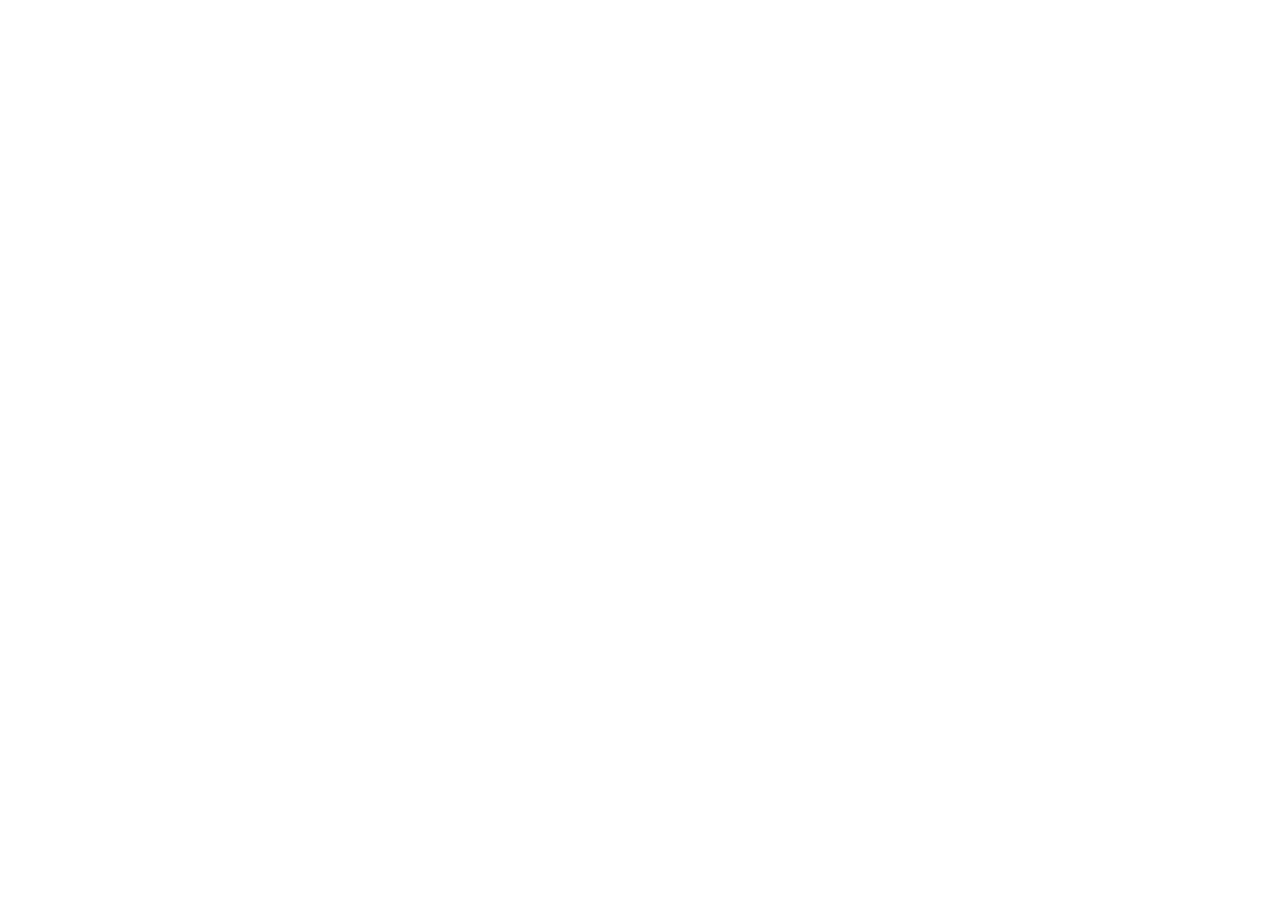
==== index.html @ ef33e95a "Create index.html" ====
<!DOCTYPE html>
<html lang="es">
<head>
    <meta charset="UTF-8">
    <meta name="viewport" content="width=device-width, initial-scale=1.0">
    <title>tp1</title>
    <link rel="stylesheet" href="styles.css">
</head>
<body>
    <header>
        <nav></nav>
    </header>
    <main></main>
    <footer></footer>
    <script src="app.js"></script>
</body>
</html>
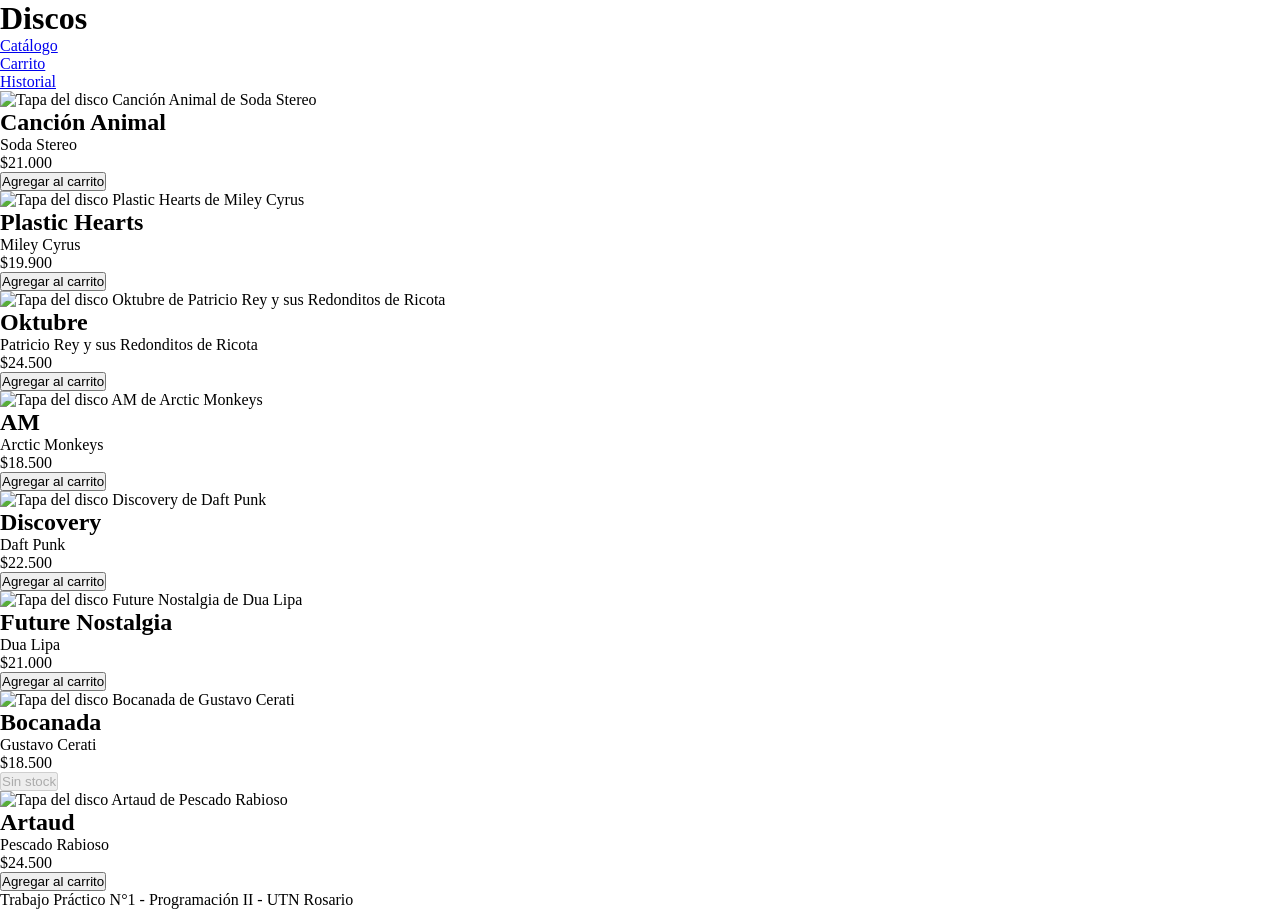
==== commit fd243784: "index" ====
--- a/index.html
+++ b/index.html
@@ -1,17 +1,99 @@
 <!DOCTYPE html>
 <html lang="es">
 <head>
-    <meta charset="UTF-8">
-    <meta name="viewport" content="width=device-width, initial-scale=1.0">
-    <title>tp1</title>
-    <link rel="stylesheet" href="styles.css">
+  <meta charset="UTF-8">
+  <meta name="viewport" content="width=device-width, initial-scale=1.0">
+  <title>Catálogo de discos</title>
+  <link rel="icon" href="favicon.ico">
+  <link rel="stylesheet" href="styles.css">
 </head>
 <body>
-    <header>
-        <nav></nav>
-    </header>
-    <main></main>
-    <footer></footer>
-    <script src="app.js"></script>
+
+  <header>
+    <h1>Discos</h1>
+    <nav>
+      <ul>
+        <li><a href="index.html">Catálogo</a></li>
+        <li><a href="carrito.html">Carrito</a></li>
+        <li><a href="historial.html">Historial</a></li>
+      </ul>
+    </nav>
+  </header>
+
+  <main>
+    <section class="catalogo">
+
+      <article class="producto" data-id="1">
+        <img src="imagenes/cancion-animal.jpg" alt="Tapa del disco Canción Animal de Soda Stereo">
+        <h2>Canción Animal</h2>
+        <p class="artista">Soda Stereo</p>
+        <p class="precio">$21.000</p>
+        <button class="agregar" data-id="1">Agregar al carrito</button>
+      </article>
+
+      <article class="producto" data-id="2">
+        <img src="imagenes/plastic-hearts.jpg" alt="Tapa del disco Plastic Hearts de Miley Cyrus">
+        <h2>Plastic Hearts</h2>
+        <p class="artista">Miley Cyrus</p>
+        <p class="precio">$19.900</p>
+        <button class="agregar" data-id="2">Agregar al carrito</button>
+      </article>
+
+      <article class="producto" data-id="3">
+        <img src="imagenes/oktubre.jpg" alt="Tapa del disco Oktubre de Patricio Rey y sus Redonditos de Ricota">
+        <h2>Oktubre</h2>
+        <p class="artista">Patricio Rey y sus Redonditos de Ricota</p>
+        <p class="precio">$24.500</p>
+        <button class="agregar" data-id="3">Agregar al carrito</button>
+      </article>
+
+      <article class="producto" data-id="4">
+        <img src="imagenes/am.jpg" alt="Tapa del disco AM de Arctic Monkeys">
+        <h2>AM</h2>
+        <p class="artista">Arctic Monkeys</p>
+        <p class="precio">$18.500</p>
+        <button class="agregar" data-id="4">Agregar al carrito</button>
+      </article>
+
+      <article class="producto" data-id="5">
+        <img src="imagenes/discovery.jpg" alt="Tapa del disco Discovery de Daft Punk">
+        <h2>Discovery</h2>
+        <p class="artista">Daft Punk</p>
+        <p class="precio">$22.500</p>
+        <button class="agregar" data-id="5">Agregar al carrito</button>
+      </article>
+
+      <article class="producto" data-id="6">
+        <img src="imagenes/future-nostalgia.jpg" alt="Tapa del disco Future Nostalgia de Dua Lipa">
+        <h2>Future Nostalgia</h2>
+        <p class="artista">Dua Lipa</p>
+        <p class="precio">$21.000</p>
+        <button class="agregar" data-id="6">Agregar al carrito</button>
+      </article>
+
+      <article class="producto" data-id="7">
+        <img src="imagenes/bocanada.jpg" alt="Tapa del disco Bocanada de Gustavo Cerati">
+        <h2>Bocanada</h2>
+        <p class="artista">Gustavo Cerati</p>
+        <p class="precio">$18.500</p>
+        <button class="agregar" data-id="7" disabled>Sin stock</button>
+      </article>
+
+      <article class="producto" data-id="8">
+        <img src="imagenes/artaud.jpg" alt="Tapa del disco Artaud de Pescado Rabioso">
+        <h2>Artaud</h2>
+        <p class="artista">Pescado Rabioso</p>
+        <p class="precio">$24.500</p>
+        <button class="agregar" data-id="8">Agregar al carrito</button>
+      </article>
+
+    </section>
+  </main>
+
+  <footer>
+    <p>Trabajo Práctico N°1 - Programación II - UTN Rosario</p>
+  </footer>
+
+  <script src="app.js"></script>
 </body>
 </html>
--- a/styles.css
+++ b/styles.css
@@ -0,0 +1,5 @@
+* {
+    box-sizing: border-box;
+    margin: 0;
+    padding: 0;
+}
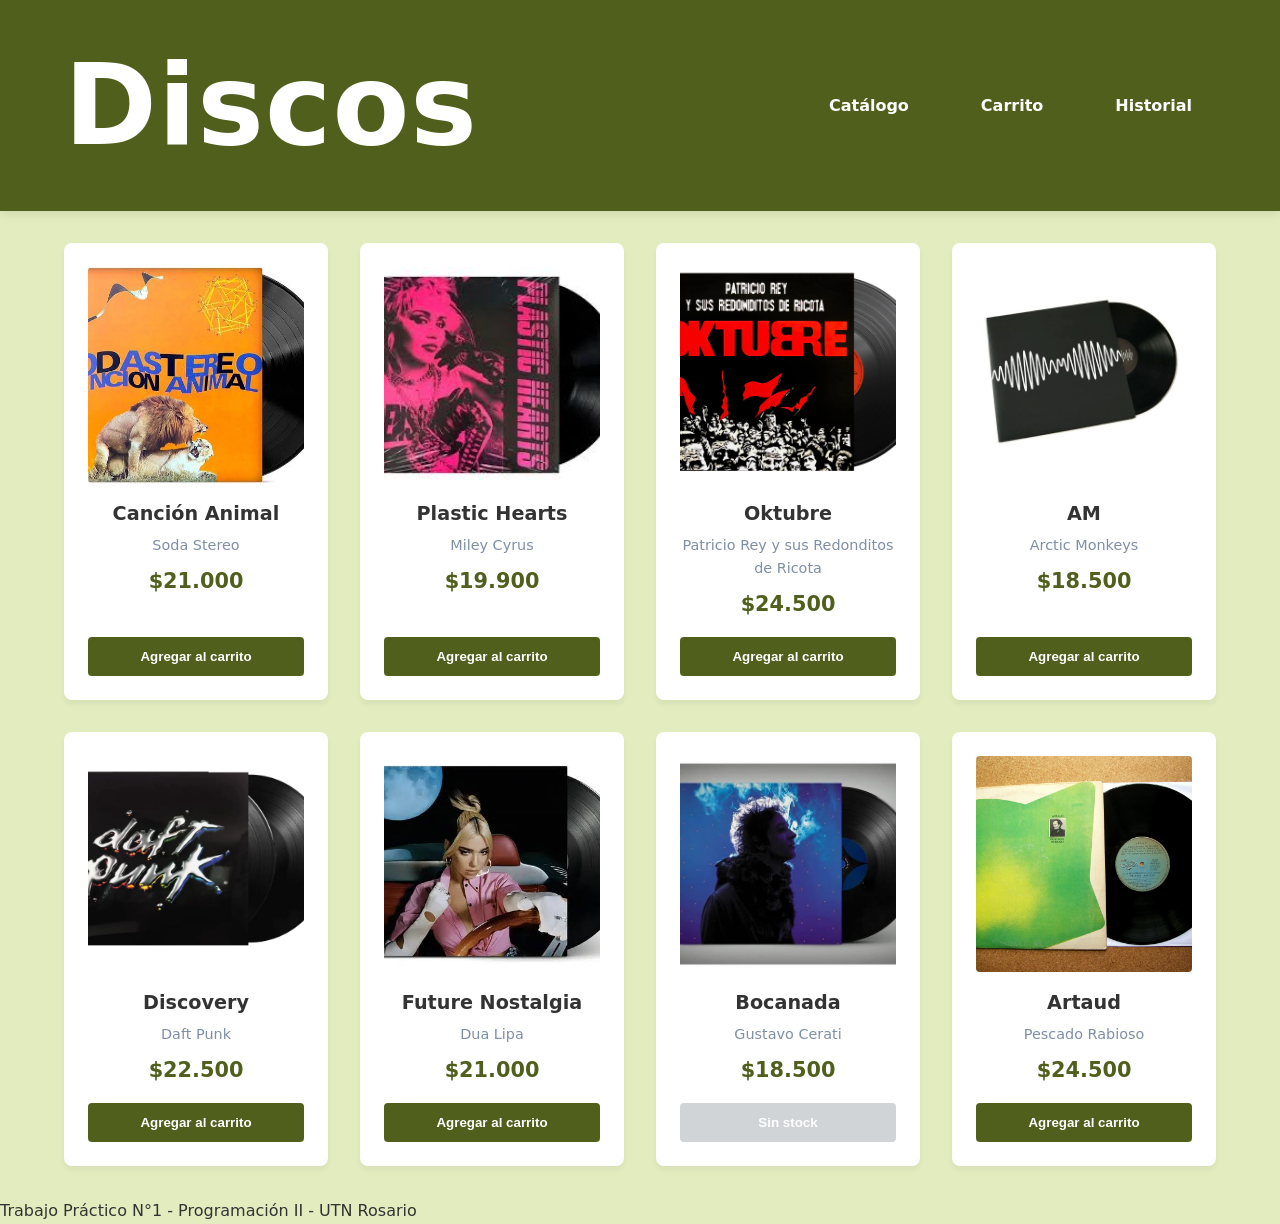
==== commit 594b7dae: "realice el styles.css" ====
--- a/index.html
+++ b/index.html
@@ -11,8 +11,9 @@
 
   <header>
     <h1>Discos</h1>
+    <button class="btn-hamburguesa">☰</button>
     <nav>
-      <ul>
+      <ul id="menu-lista">
         <li><a href="index.html">Catálogo</a></li>
         <li><a href="carrito.html">Carrito</a></li>
         <li><a href="historial.html">Historial</a></li>
--- a/styles.css
+++ b/styles.css
@@ -1,5 +1,208 @@
+:root {
+  --color-primario: #515f1d;
+  --color-fondo: #e3ecbf;
+  --color-texto: #333333;
+  --color-tarjeta: #ffffff;
+  --fuente-principal: system-ui, -apple-system, sans-serif;
+}
+
 * {
-    box-sizing: border-box;
-    margin: 0;
-    padding: 0;
-}
+  margin: 0;
+  padding: 0;
+  box-sizing: border-box;
+}
+
+body {
+  font-family: var(--fuente-principal);
+  background-color: var(--color-fondo);
+  color: var(--color-texto);
+  line-height: 1.6;
+}
+
+header {
+  background-color: var(--color-primario);
+  color: #fff;
+  display: flex;
+  justify-content: space-between;
+  align-items: center;
+  padding: 1rem 5%;
+  position: sticky;
+  top: 0;
+  z-index: 100;
+  box-shadow: 0 2px 10px rgba(0,0,0,0.1);
+}
+
+header h1 {
+  font-size: 7rem;
+  letter-spacing: 1px;
+  display: inline-block;
+  animation: deslizarEntrada 0.8s ease-out forwards;
+  transition: transform 0.3s ease, text-shadow 0.3s ease;
+}
+header h1:hover {
+    transform: scale(1.05);
+    text-shadow: 0px 0px 10px rgba(255, 255, 255, 0.8);
+}
+@keyframes deslizarEntrada {
+    0% {
+        opacity: 0;
+        transform: translateX(-40px);
+    }
+    100% {
+        opacity: 1;
+        transform: translateX(0);
+    }
+}
+
+.btn-hamburguesa {
+    display: none;
+    background: none;
+    border: none;
+    color: white;
+    font-size: 1.8rem;
+    cursor: pointer;
+}
+
+nav ul {
+  display: flex;
+  list-style: none;
+  gap: 1.5rem;
+}
+
+nav a {
+  color: #fff;
+  text-decoration: none;
+  font-weight: 600;
+  padding: 1.5rem;
+  transition: color 0.3s ease;
+}
+
+nav a:hover {
+  color: black;
+}
+
+main {
+  padding: 2rem 5%;
+}
+
+.catalogo {
+  display: grid;
+  gap: 2rem;
+  grid-template-columns: 1fr; 
+}
+
+.producto {
+  background-color: var(--color-tarjeta);
+  border-radius: 8px;
+  padding: 1.5rem;
+  display: flex;
+  flex-direction: column;
+  align-items: center;
+  text-align: center;
+  box-shadow: 0 4px 6px rgba(0,0,0,0.05);
+  transition: transform 0.3s ease, box-shadow 0.3s ease;
+  animation: aparecer 0.6s ease-out; 
+}
+
+.producto:hover {
+  transform: translateY(-5px);
+  box-shadow: 0 8px 15px rgba(0,0,0,0.1);
+}
+
+.producto img {
+  width: 100%;
+  max-width: 250px;
+  aspect-ratio: 1 / 1;
+  object-fit: cover;
+  border-radius: 4px;
+  margin-bottom: 1rem;
+}
+
+.producto h2 {
+  font-size: 1.2rem;
+  margin-bottom: 0.25rem;
+}
+
+.artista {
+  color: #7f8fa6;
+  font-size: 0.9rem;
+  margin-bottom: 0.5rem;
+}
+
+.precio {
+  font-size: 1.3rem;
+  font-weight: bold;
+  color: var(--color-primario);
+  margin-bottom: 1rem;
+}
+
+button.agregar {
+  background-color: var(--color-primario);
+  color: #fff;
+  border: none;
+  padding: 0.75rem 1rem;
+  border-radius: 4px;
+  cursor: pointer;
+  width: 100%;
+  font-weight: bold;
+  margin-top: auto; 
+  transition: background-color 0.3s ease, transform 0.1s ease;
+}
+
+button.agregar:hover:not(:disabled) {
+  background-color: red;
+}
+
+button.agregar:active:not(:disabled) {
+  transform: scale(0.97);
+}
+
+button.agregar:disabled {
+  background-color: #bdc3c7;
+  cursor: not-allowed;
+  opacity: 0.7;
+}
+
+@keyframes aparecer {
+  from {background:#2c3e50; width: 200px;}
+  to {background: #e74c3c; width: 600px;
+  }
+}
+
+@media (max-width: 767px) {
+    nav ul {
+    display: none;
+    flex-direction: column;
+    width: 100%;
+    background-color: var(--color-primario);
+    position: absolute;
+    top: 100%;
+    left: 0;
+    padding: 1rem 0;
+    text-align: center;
+  }
+  nav ul.mostrar {
+    display: flex;
+  }
+  .btn-hamburguesa {
+    display: block;
+  }
+}
+
+@media (max-width: 480px) {
+  .catalogo {
+    grid-template-columns: 1fr;
+  }
+    main {
+    padding: 1.5rem 1rem;
+  }
+  .producto {
+    padding: 1rem;
+  }
+}
+
+@media (min-width: 1024px) {
+  .catalogo {
+    grid-template-columns: repeat(4, 1fr);
+  } 
+}
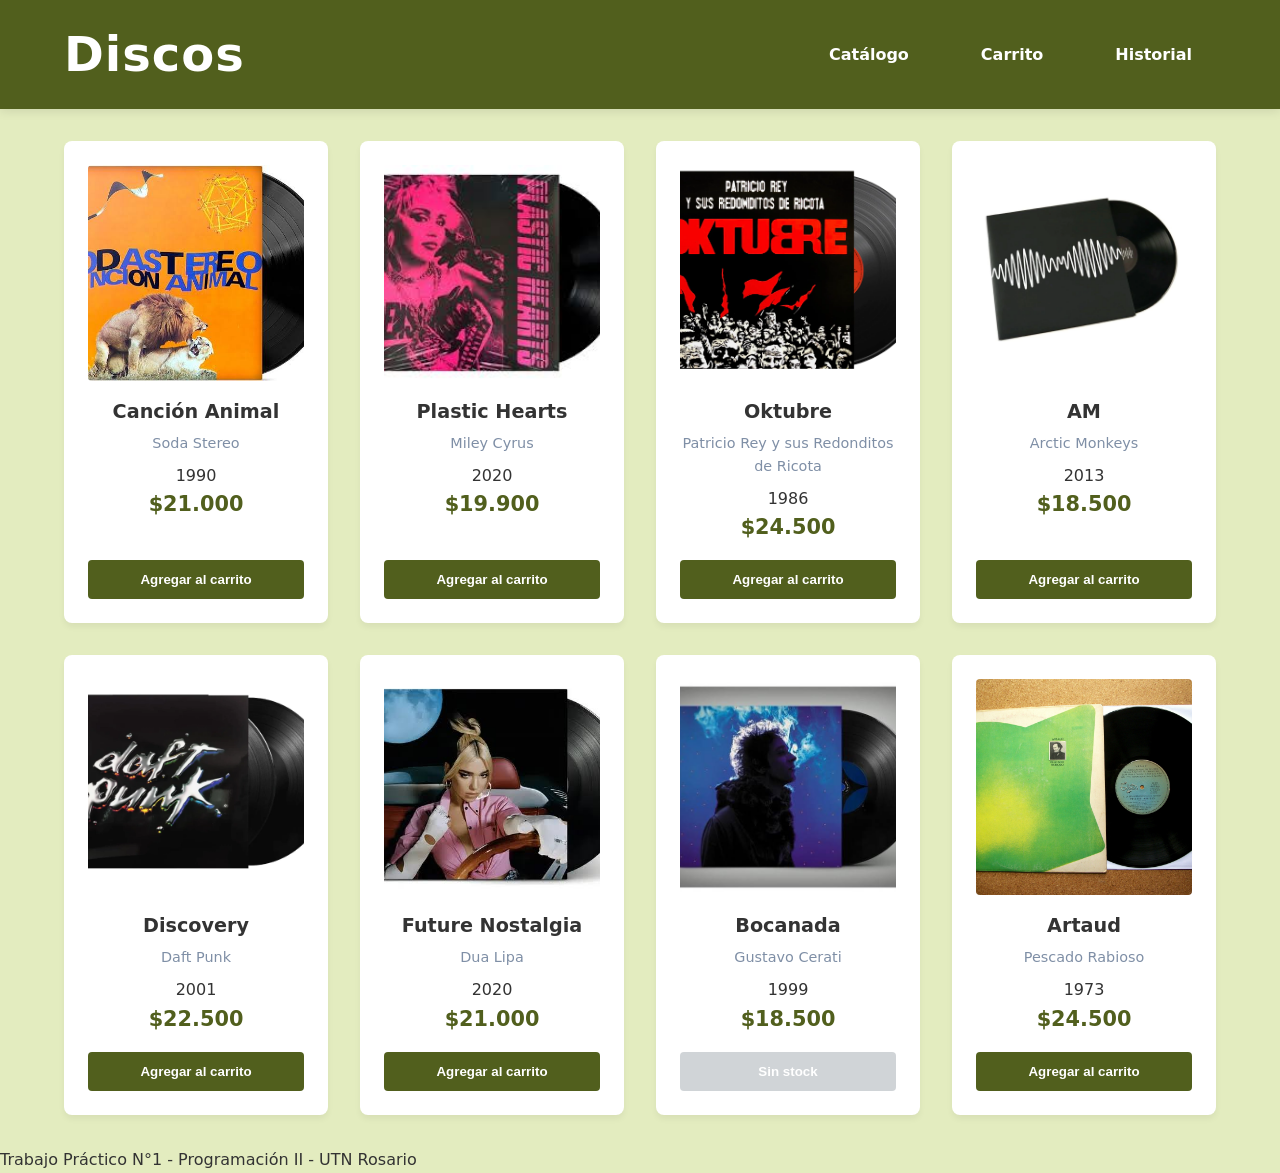
==== commit fd344209: "Año lanzamiento album" ====
--- a/index.html
+++ b/index.html
@@ -10,10 +10,10 @@
 <body>
 
   <header>
+
     <h1>Discos</h1>
-    <button class="btn-hamburguesa">☰</button>
     <nav>
-      <ul id="menu-lista">
+      <ul>
         <li><a href="index.html">Catálogo</a></li>
         <li><a href="carrito.html">Carrito</a></li>
         <li><a href="historial.html">Historial</a></li>
@@ -28,6 +28,7 @@
         <img src="imagenes/cancion-animal.jpg" alt="Tapa del disco Canción Animal de Soda Stereo">
         <h2>Canción Animal</h2>
         <p class="artista">Soda Stereo</p>
+        <p class="anio">1990</p>
         <p class="precio">$21.000</p>
         <button class="agregar" data-id="1">Agregar al carrito</button>
       </article>
@@ -36,6 +37,7 @@
         <img src="imagenes/plastic-hearts.jpg" alt="Tapa del disco Plastic Hearts de Miley Cyrus">
         <h2>Plastic Hearts</h2>
         <p class="artista">Miley Cyrus</p>
+        <p class="anio">2020</p>
         <p class="precio">$19.900</p>
         <button class="agregar" data-id="2">Agregar al carrito</button>
       </article>
@@ -44,6 +46,7 @@
         <img src="imagenes/oktubre.jpg" alt="Tapa del disco Oktubre de Patricio Rey y sus Redonditos de Ricota">
         <h2>Oktubre</h2>
         <p class="artista">Patricio Rey y sus Redonditos de Ricota</p>
+        <p class="anio">1986</p>
         <p class="precio">$24.500</p>
         <button class="agregar" data-id="3">Agregar al carrito</button>
       </article>
@@ -52,6 +55,7 @@
         <img src="imagenes/am.jpg" alt="Tapa del disco AM de Arctic Monkeys">
         <h2>AM</h2>
         <p class="artista">Arctic Monkeys</p>
+        <p class="anio">2013</p>
         <p class="precio">$18.500</p>
         <button class="agregar" data-id="4">Agregar al carrito</button>
       </article>
@@ -60,6 +64,7 @@
         <img src="imagenes/discovery.jpg" alt="Tapa del disco Discovery de Daft Punk">
         <h2>Discovery</h2>
         <p class="artista">Daft Punk</p>
+        <p class="anio">2001</p>
         <p class="precio">$22.500</p>
         <button class="agregar" data-id="5">Agregar al carrito</button>
       </article>
@@ -68,6 +73,7 @@
         <img src="imagenes/future-nostalgia.jpg" alt="Tapa del disco Future Nostalgia de Dua Lipa">
         <h2>Future Nostalgia</h2>
         <p class="artista">Dua Lipa</p>
+        <p class="anio">2020</p>
         <p class="precio">$21.000</p>
         <button class="agregar" data-id="6">Agregar al carrito</button>
       </article>
@@ -76,6 +82,7 @@
         <img src="imagenes/bocanada.jpg" alt="Tapa del disco Bocanada de Gustavo Cerati">
         <h2>Bocanada</h2>
         <p class="artista">Gustavo Cerati</p>
+        <p class="anio">1999</p>
         <p class="precio">$18.500</p>
         <button class="agregar" data-id="7" disabled>Sin stock</button>
       </article>
@@ -84,6 +91,7 @@
         <img src="imagenes/artaud.jpg" alt="Tapa del disco Artaud de Pescado Rabioso">
         <h2>Artaud</h2>
         <p class="artista">Pescado Rabioso</p>
+        <p class="anio">1973</p>
         <p class="precio">$24.500</p>
         <button class="agregar" data-id="8">Agregar al carrito</button>
       </article>
--- a/styles.css
+++ b/styles.css
@@ -33,7 +33,7 @@
 }
 
 header h1 {
-  font-size: 7rem;
+  font-size: 3rem;
   letter-spacing: 1px;
   display: inline-block;
   animation: deslizarEntrada 0.8s ease-out forwards;
@@ -118,6 +118,204 @@
   margin-bottom: 1rem;
 }
 
+#btn-comprar {
+    
+    background-color: #515f1d; 
+    color: #ffffff;            
+    
+    
+    font-size: 16px;
+    font-weight: bold;
+    padding: 12px 24px;        
+    
+    
+    border: none;              
+    border-radius: 8px;        
+    
+    
+    cursor: pointer;           
+    transition: background-color 0.3s ease, transform 0.2s ease; 
+    box-shadow: 0 4px 6px rgba(0, 0, 0, 0.1); 
+}
+
+
+#btn-comprar:hover {
+    background-color: #218838; 
+    transform: translateY(-2px); 
+}
+
+
+#btn-comprar:active {
+    transform: translateY(0);    
+    box-shadow: 0 2px 4px rgba(0, 0, 0, 0.1);
+}
+
+#seguir-comprando {
+    color: #6c757d;             
+    font-size: 16px;            
+    text-decoration: none;
+    transition: color 0.2s ease;
+}
+
+#seguir-comprando:hover {
+    color: #343a40;             
+    text-decoration: underline;
+}
+
+#nombre {
+    padding: 3px 6px;        
+  
+    font-size: 14px;
+    color: #333333;
+  
+    border: 2px solid #ced4da; 
+    border-radius: 8px;       
+    background-color: #ffffff;
+    
+    margin-bottom: 4px;       
+    
+    box-sizing: border-box;
+    transition: all 0.3s ease; 
+}
+
+#nombre::placeholder {
+    color: #adb5bd;
+}
+
+
+#nombre:focus {
+    outline: none;             
+    border-color: #515f1d;     
+    box-shadow: 0 0 8px rgba(40, 167, 69, 0.25); 
+}
+
+
+#email{
+    padding: 3px 6px;        
+  
+    font-size: 14px;
+    color: #333333;
+  
+    border: 2px solid #ced4da; 
+    border-radius: 8px;       
+    background-color: #ffffff;
+    
+    margin-bottom: 4px;       
+    
+    box-sizing: border-box;
+    transition: all 0.3s ease; 
+}
+
+#email::placeholder {
+    color: #adb5bd;
+}
+
+
+#email:focus {
+    outline: none;             
+    border-color: #515f1d;     
+    box-shadow: 0 0 8px rgba(40, 167, 69, 0.25); 
+}
+
+#telefono{
+    padding: 3px 6px;        
+  
+    font-size: 14px;
+    color: #333333;
+  
+    border: 2px solid #ced4da; 
+    border-radius: 8px;       
+    background-color: #ffffff;
+    
+    margin-bottom: 4px;       
+    
+    box-sizing: border-box;
+    transition: all 0.3s ease; 
+}
+
+#telefono::placeholder {
+    color: #adb5bd;
+}
+
+
+#telefono:focus {
+    outline: none;             
+    border-color: #515f1d;     
+    box-shadow: 0 0 8px rgba(40, 167, 69, 0.25); 
+}
+
+
+label[for="metodo-envio"] {
+    font-size: 14px;
+    font-weight: 600;          
+    color: #333333;
+    margin-bottom: 6px;        
+}
+
+
+#metodo-envio {
+    
+    width: 200px;              
+    max-width: 100%;
+  
+    padding: 2px 6px;
+    
+    font-size: 14px;
+    color: #333333;
+    
+    background-color: #ffffff;
+    border: 2px solid #ced4da;
+    border-radius: 13px;
+    
+    margin-bottom: 4px;
+    
+    transition: all 0.3s ease;
+}
+
+#metodo-envio:focus {
+      outline: none;             
+    border-color: #515f1d;     
+    box-shadow: 0 0 8px rgba(40, 167, 69, 0.25); 
+}
+
+#fecha-entrega{
+  padding: 3px 6px;        
+  
+    font-size: 14px;
+    color: #333333;
+  
+    border: 2px solid #ced4da; 
+    border-radius: 8px;       
+    background-color: #ffffff;
+    
+    margin-bottom: 4px;       
+    
+    box-sizing: border-box;
+    transition: all 0.3s ease; 
+}
+
+#fecha-entrega::placeholder {
+    color: #adb5bd;
+}
+
+#fecha-entrega:focus {
+    outline: none;             
+    border-color: #515f1d;     
+    box-shadow: 0 0 8px rgba(40, 167, 69, 0.25); 
+}
+#total-carrito{
+   background-color: #515f1d; 
+    color: #ffffff;            
+    
+    
+    font-size: 15px;
+    padding: 2px 10px;        
+    margin-top: 20px ;
+    
+    border: none;              
+    border-radius: 80px;   
+}
+
 .producto h2 {
   font-size: 1.2rem;
   margin-bottom: 0.25rem;
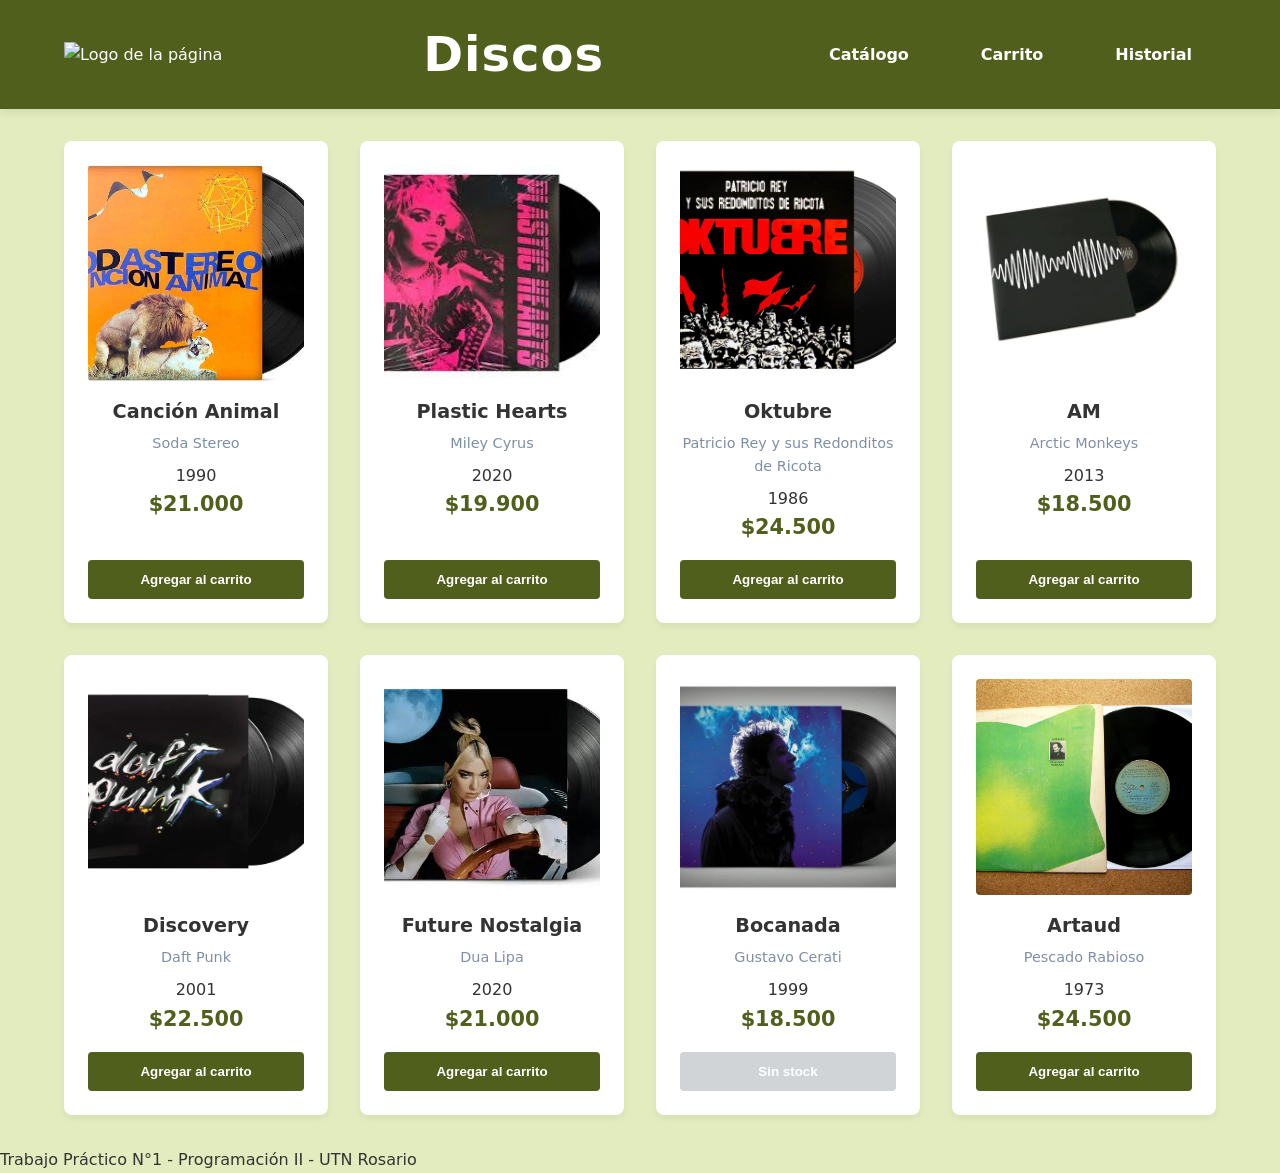
==== commit 928c9bf8: "Logo para página web" ====
--- a/index.html
+++ b/index.html
@@ -10,7 +10,7 @@
 <body>
 
   <header>
-
+    <img src="https://encrypted-tbn0.gstatic.com/images?q=tbn:ANd9GcT0m4P2DBAzyd-ZsmJVsmFPWuD-XR32tVLXgqL0JaCkUsRzSuO9lV7serU&s=10" alt="Logo de la página" class="logo">
     <h1>Discos</h1>
     <nav>
       <ul>
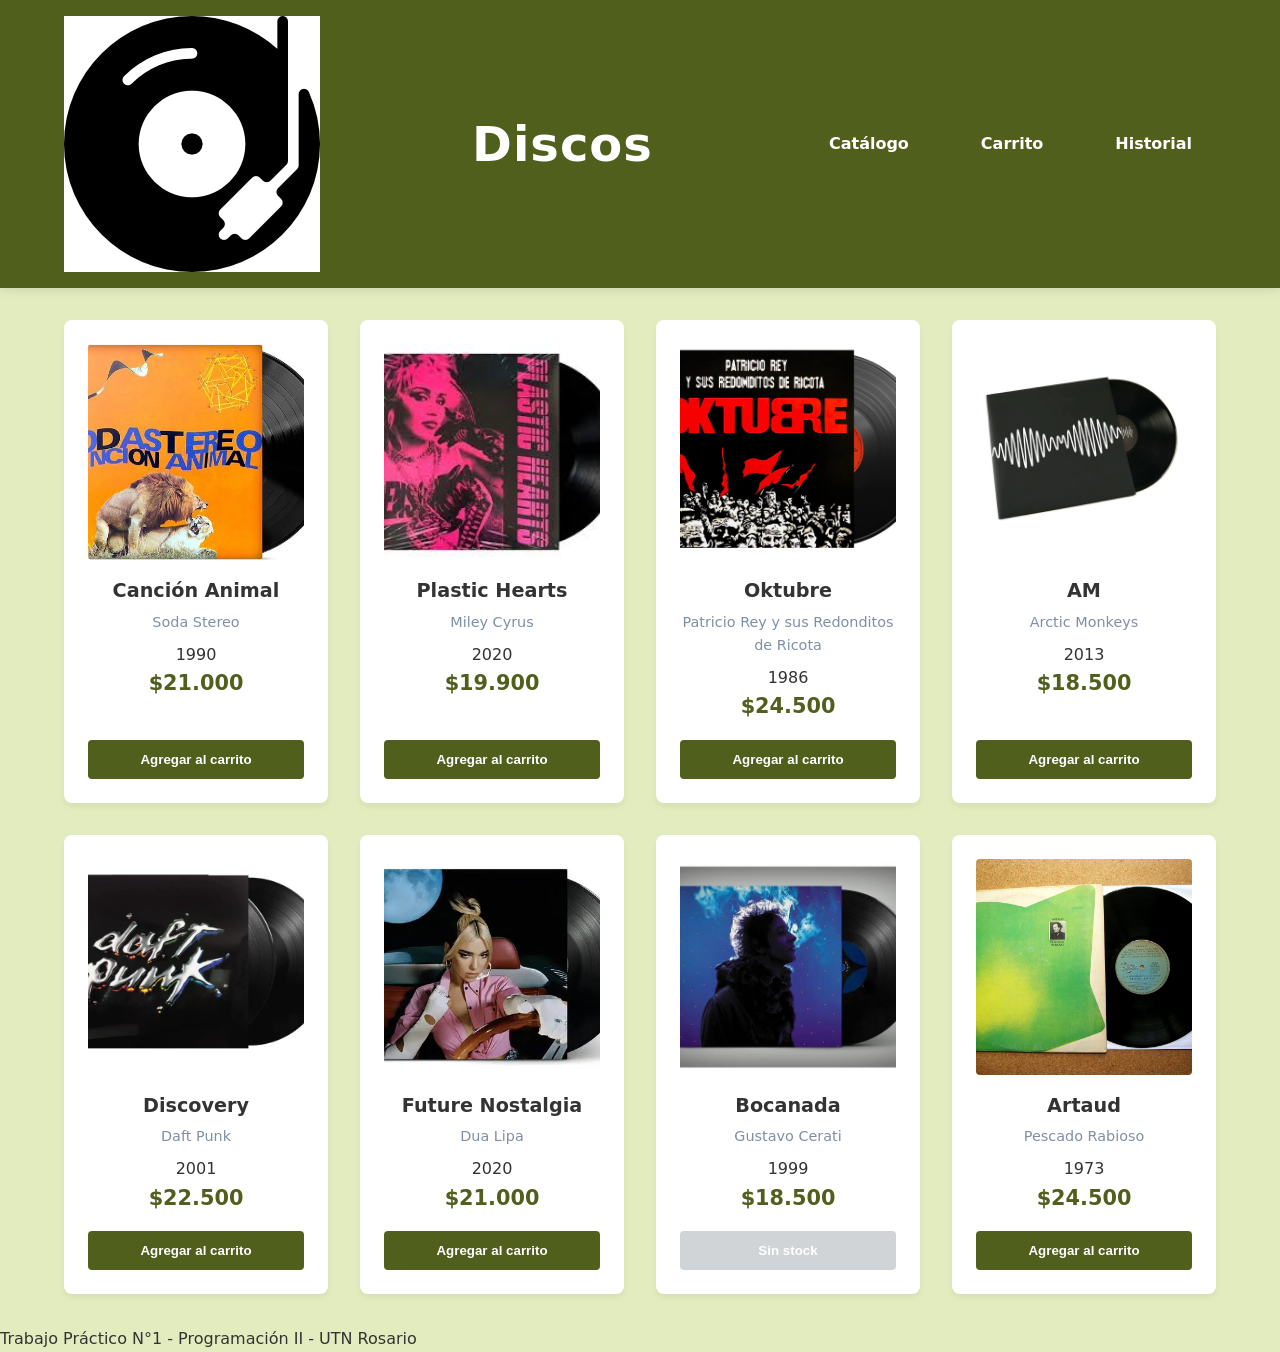
==== commit 97e0b72a: "modificacion logo" ====
--- a/index.html
+++ b/index.html
@@ -10,10 +10,11 @@
 <body>
 
   <header>
-    <img src="https://encrypted-tbn0.gstatic.com/images?q=tbn:ANd9GcT0m4P2DBAzyd-ZsmJVsmFPWuD-XR32tVLXgqL0JaCkUsRzSuO9lV7serU&s=10" alt="Logo de la página" class="logo">
+    <img src="imagenes/logo.png" alt="Logo de la página" class="logo">
     <h1>Discos</h1>
+    <button class="btn-hamburguesa">☰</button>
     <nav>
-      <ul>
+      <ul id="menu-lista">
         <li><a href="index.html">Catálogo</a></li>
         <li><a href="carrito.html">Carrito</a></li>
         <li><a href="historial.html">Historial</a></li>
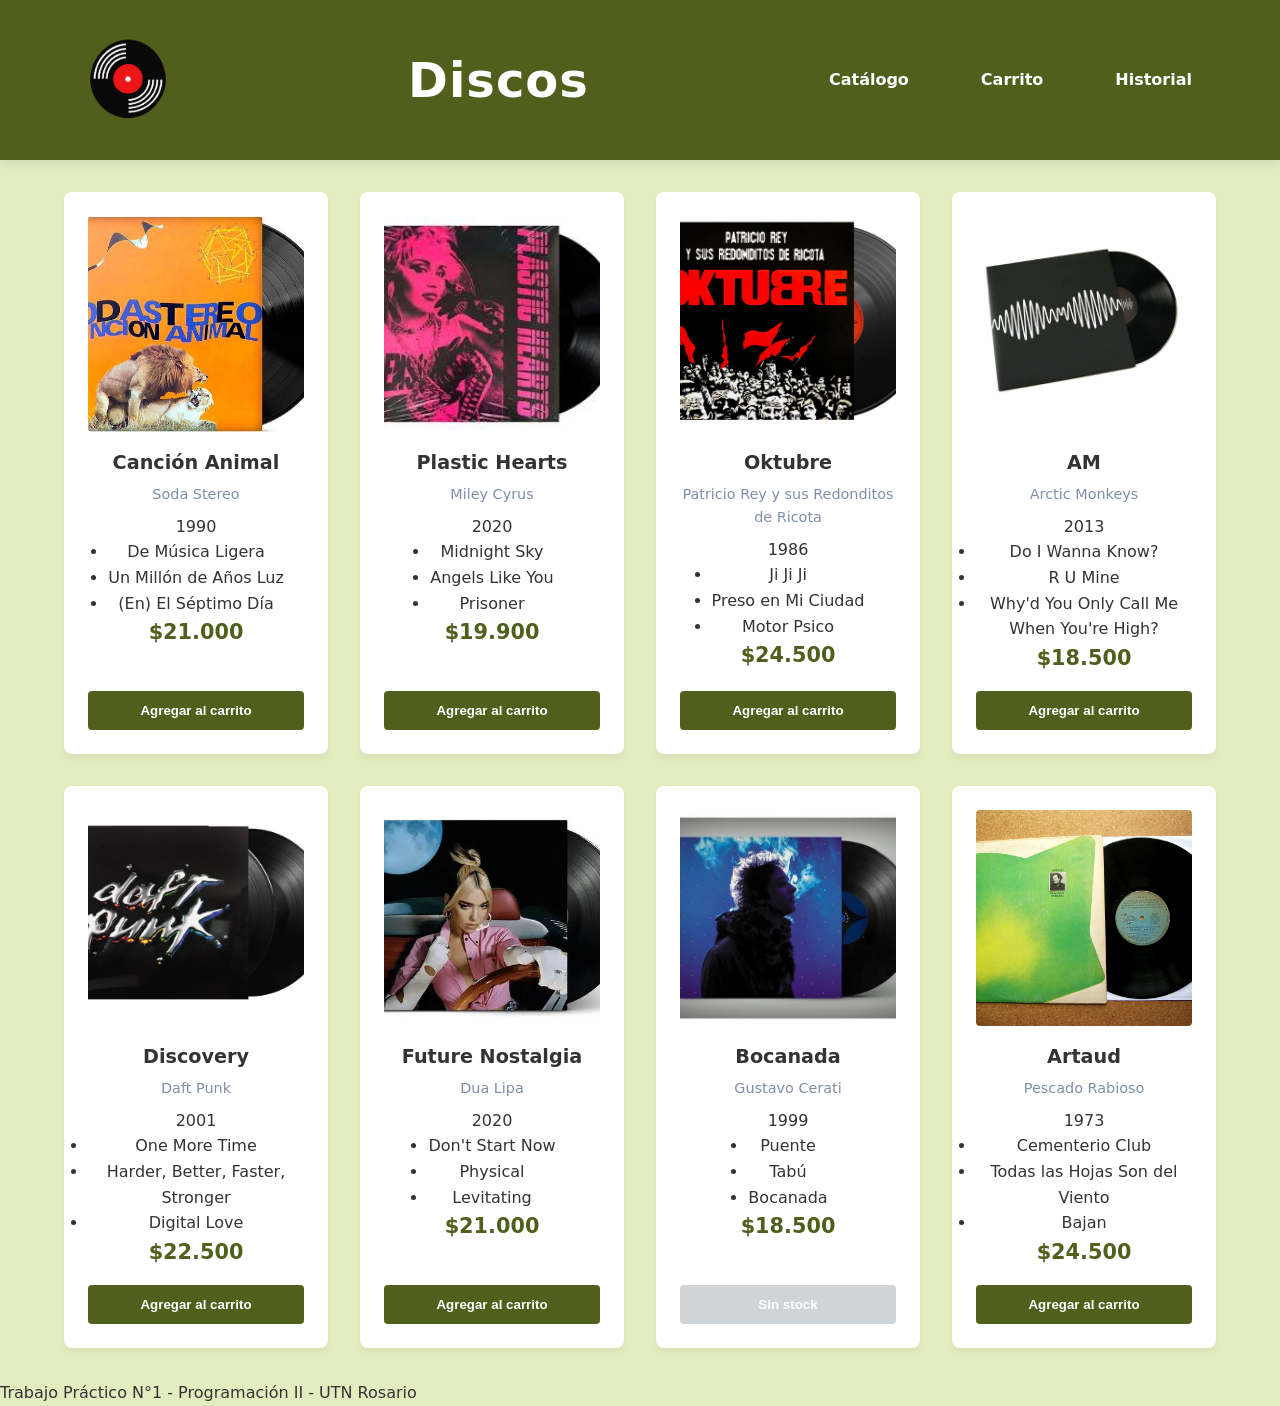
==== commit 09c856ae: "Lista de canciones" ====
--- a/index.html
+++ b/index.html
@@ -10,7 +10,7 @@
 <body>
 
   <header>
-    <img src="imagenes/logo.png" alt="Logo de la página" class="logo">
+    <img src="imagenes/logo.png" alt="Logo de la página" class="logo" width="128" height="128">
     <h1>Discos</h1>
     <button class="btn-hamburguesa">☰</button>
     <nav>
@@ -30,6 +30,11 @@
         <h2>Canción Animal</h2>
         <p class="artista">Soda Stereo</p>
         <p class="anio">1990</p>
+        <ul class="canciones">
+          <li>De Música Ligera</li>
+          <li>Un Millón de Años Luz</li>
+          <li>(En) El Séptimo Día</li>
+        </ul>
         <p class="precio">$21.000</p>
         <button class="agregar" data-id="1">Agregar al carrito</button>
       </article>
@@ -39,6 +44,11 @@
         <h2>Plastic Hearts</h2>
         <p class="artista">Miley Cyrus</p>
         <p class="anio">2020</p>
+        <ul class="canciones">
+          <li>Midnight Sky</li>
+          <li>Angels Like You</li>
+          <li>Prisoner</li>
+        </ul> 
         <p class="precio">$19.900</p>
         <button class="agregar" data-id="2">Agregar al carrito</button>
       </article>
@@ -48,6 +58,11 @@
         <h2>Oktubre</h2>
         <p class="artista">Patricio Rey y sus Redonditos de Ricota</p>
         <p class="anio">1986</p>
+        <ul class="canciones">
+          <li>Ji Ji Ji</li>
+          <li>Preso en Mi Ciudad</li>
+          <li>Motor Psico</li>
+        </ul>
         <p class="precio">$24.500</p>
         <button class="agregar" data-id="3">Agregar al carrito</button>
       </article>
@@ -57,6 +72,11 @@
         <h2>AM</h2>
         <p class="artista">Arctic Monkeys</p>
         <p class="anio">2013</p>
+        <ul class="canciones">
+          <li>Do I Wanna Know?</li>
+          <li>R U Mine</li>
+          <li>Why'd You Only Call Me When You're High?</li>
+        </ul>
         <p class="precio">$18.500</p>
         <button class="agregar" data-id="4">Agregar al carrito</button>
       </article>
@@ -66,6 +86,11 @@
         <h2>Discovery</h2>
         <p class="artista">Daft Punk</p>
         <p class="anio">2001</p>
+        <ul class="canciones">
+          <li>One More Time</li>
+          <li>Harder, Better, Faster, Stronger</li>
+          <li>Digital Love</li>
+        </ul>
         <p class="precio">$22.500</p>
         <button class="agregar" data-id="5">Agregar al carrito</button>
       </article>
@@ -75,6 +100,11 @@
         <h2>Future Nostalgia</h2>
         <p class="artista">Dua Lipa</p>
         <p class="anio">2020</p>
+        <ul class="canciones">
+          <li>Don't Start Now</li>
+          <li>Physical</li>
+          <li>Levitating</li>
+        </ul>
         <p class="precio">$21.000</p>
         <button class="agregar" data-id="6">Agregar al carrito</button>
       </article>
@@ -84,6 +114,11 @@
         <h2>Bocanada</h2>
         <p class="artista">Gustavo Cerati</p>
         <p class="anio">1999</p>
+        <ul class="canciones">
+          <li>Puente</li>
+          <li>Tabú</li>
+          <li>Bocanada</li>
+        </ul>
         <p class="precio">$18.500</p>
         <button class="agregar" data-id="7" disabled>Sin stock</button>
       </article>
@@ -93,6 +128,11 @@
         <h2>Artaud</h2>
         <p class="artista">Pescado Rabioso</p>
         <p class="anio">1973</p>
+        <ul class="canciones">
+          <li>Cementerio Club</li>
+          <li>Todas las Hojas Son del Viento</li>
+          <li>Bajan</li>
+        </ul>
         <p class="precio">$24.500</p>
         <button class="agregar" data-id="8">Agregar al carrito</button>
       </article>
--- a/styles.css
+++ b/styles.css
@@ -385,9 +385,16 @@
   .btn-hamburguesa {
     display: block;
   }
+  header h1{
+    font-size: 2rem;
+  }
 }
 
 @media (max-width: 480px) {
+
+  header h1{
+    font-size: 2rem;
+  }
   .catalogo {
     grid-template-columns: 1fr;
   }
